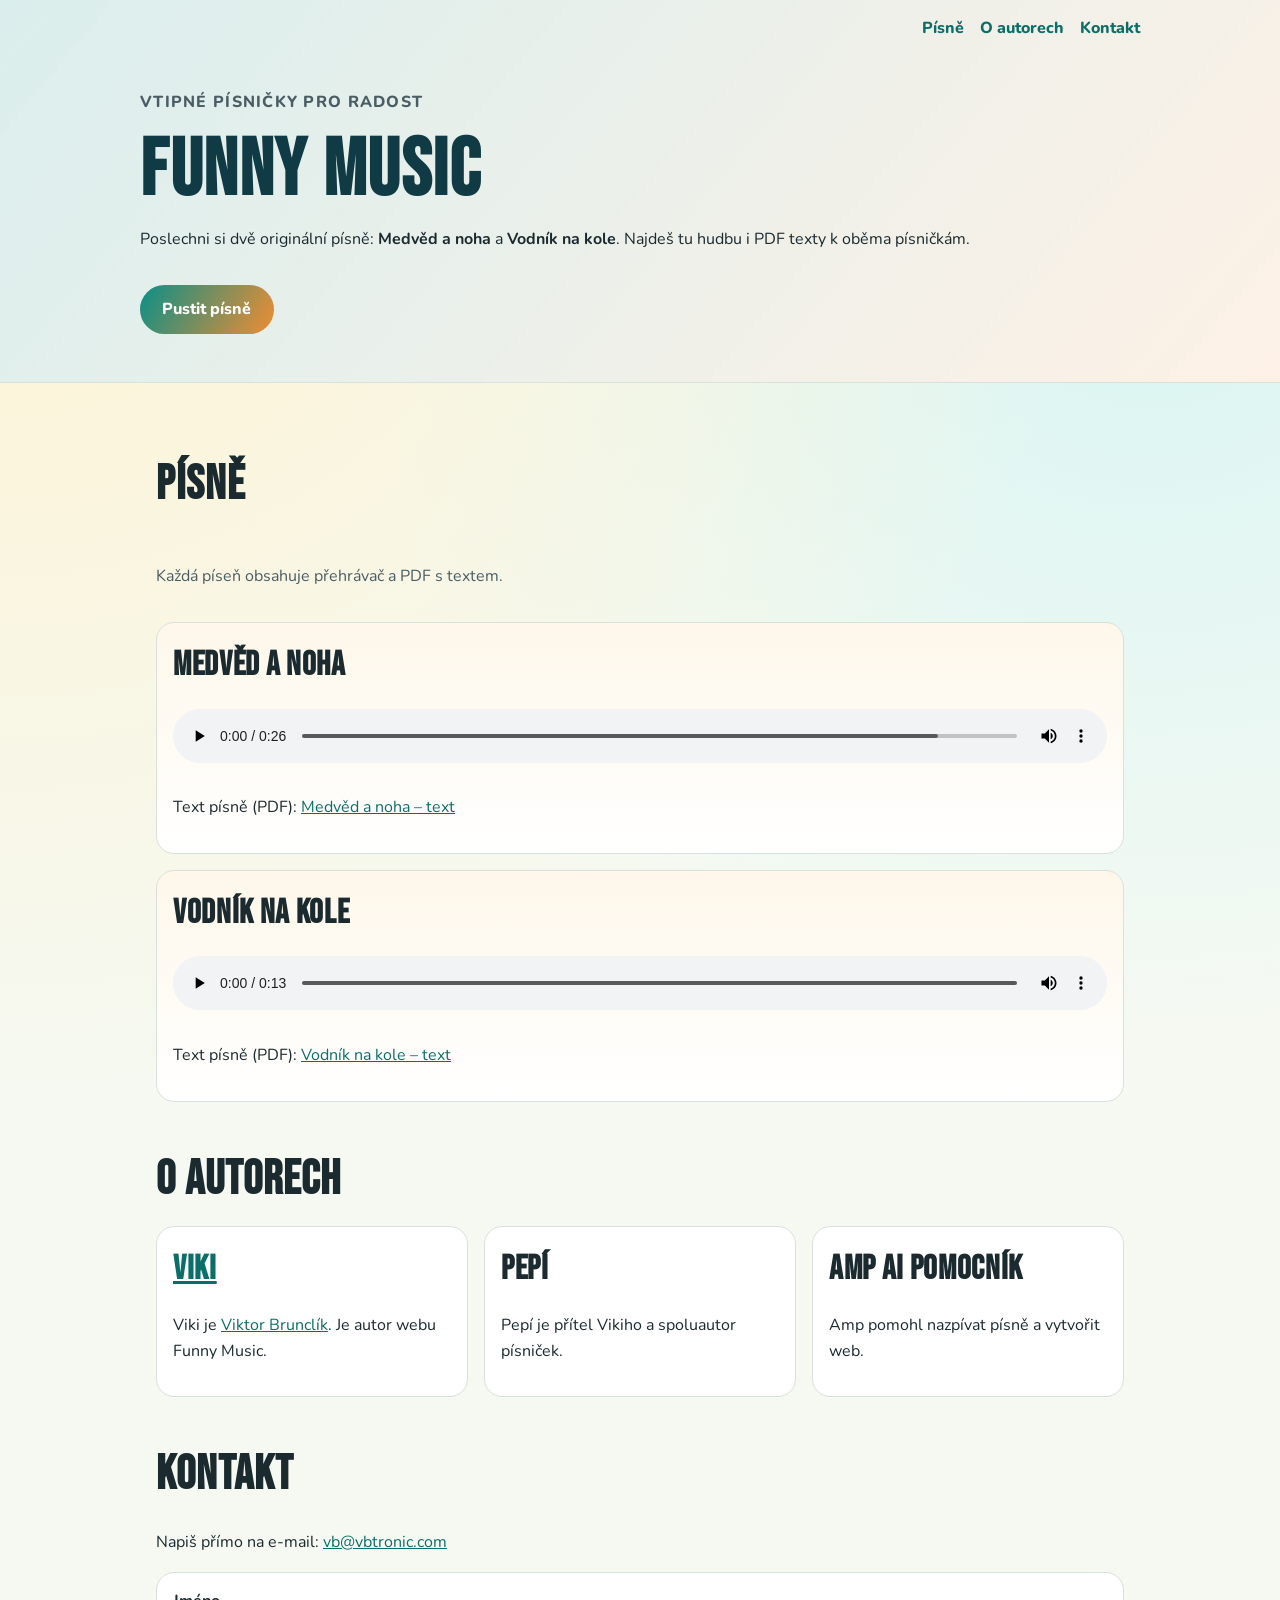
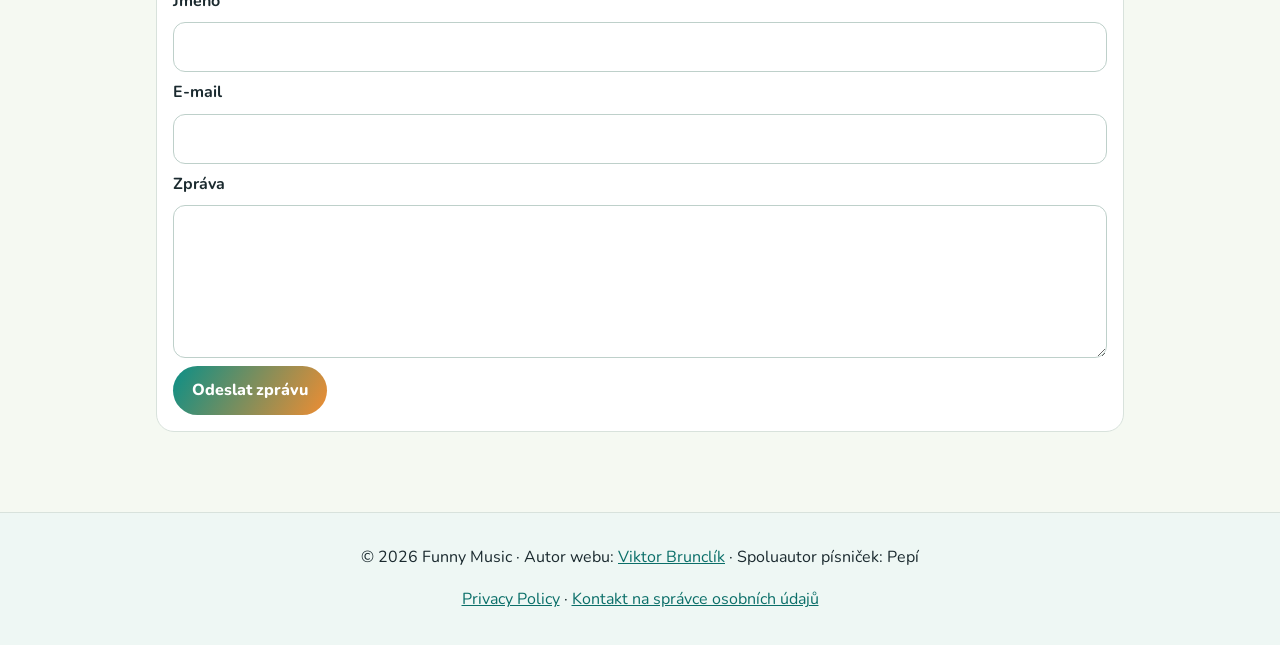
==== index.html @ d2f49400 "Create Funny Music static website with audio, PDFs, and privacy policy Amp-Thread-ID: https://ampcod" ====
<!doctype html>
<html lang="cs">
  <head>
    <meta charset="UTF-8" />
    <meta name="viewport" content="width=device-width, initial-scale=1.0" />
    <title>Funny Music</title>
    <meta
      name="description"
      content="Funny Music je web s vtipnými písničkami Medvěd a noha a Vodník na kole, včetně audio nahrávek a PDF textů."
    />
    <link rel="preconnect" href="https://fonts.googleapis.com" />
    <link rel="preconnect" href="https://fonts.gstatic.com" crossorigin />
    <link
      href="https://fonts.googleapis.com/css2?family=Bebas+Neue&family=Nunito:wght@400;600;700;800&display=swap"
      rel="stylesheet"
    />
    <link rel="stylesheet" href="styles.css" />
  </head>
  <body>
    <header class="hero" id="nahoru">
      <nav class="top-nav">
        <a href="#pisne">Písně</a>
        <a href="#autori">O autorech</a>
        <a href="#kontakt">Kontakt</a>
      </nav>

      <div class="hero-content">
        <p class="hero-kicker">Vtipné písničky pro radost</p>
        <h1>Funny Music</h1>
        <p>
          Poslechni si dvě originální písně: <strong>Medvěd a noha</strong> a
          <strong>Vodník na kole</strong>. Najdeš tu hudbu i PDF texty k oběma písničkám.
        </p>
        <a class="cta" href="#pisne">Pustit písně</a>
      </div>
    </header>

    <main>
      <section id="pisne" class="section songs">
        <h2>Písně</h2>
        <p class="section-intro">Každá píseň obsahuje přehrávač a PDF s textem.</p>

        <article class="song-card">
          <h3>Medvěd a noha</h3>
          <audio controls preload="metadata">
            <source src="assets/audio/medved-a-noha.wav" type="audio/wav" />
            Tvůj prohlížeč nepodporuje přehrávání audia.
          </audio>
          <p>
            Text písně (PDF):
            <a href="assets/pdf/medved-a-noha-text.pdf" target="_blank" rel="noopener noreferrer"
              >Medvěd a noha – text</a
            >
          </p>
        </article>

        <article class="song-card">
          <h3>Vodník na kole</h3>
          <audio controls preload="metadata">
            <source src="assets/audio/vodnik-na-kole.wav" type="audio/wav" />
            Tvůj prohlížeč nepodporuje přehrávání audia.
          </audio>
          <p>
            Text písně (PDF):
            <a href="assets/pdf/vodnik-na-kole-text.pdf" target="_blank" rel="noopener noreferrer"
              >Vodník na kole – text</a
            >
          </p>
        </article>
      </section>

      <section id="autori" class="section">
        <h2>O autorech</h2>
        <div class="authors-grid">
          <article class="author-card">
            <h3>
              <a href="https://vbtronic.com" target="_blank" rel="noopener noreferrer">Viki</a>
            </h3>
            <p>
              Viki je
              <a href="https://vbtronic.com" target="_blank" rel="noopener noreferrer"
                >Viktor Brunclík</a
              >.
              Je autor webu Funny Music.
            </p>
          </article>

          <article class="author-card">
            <h3>Pepí</h3>
            <p>Pepí je přítel Vikiho a spoluautor písniček.</p>
          </article>

          <article class="author-card">
            <h3>Amp AI pomocník</h3>
            <p>Amp pomohl nazpívat písně a vytvořit web.</p>
          </article>
        </div>
      </section>

      <section id="kontakt" class="section contact">
        <h2>Kontakt</h2>
        <p>
          Napiš přímo na e-mail:
          <a href="mailto:vb@vbtronic.com">vb@vbtronic.com</a>
        </p>

        <form action="mailto:vb@vbtronic.com" method="post" enctype="text/plain">
          <label for="jmeno">Jméno</label>
          <input id="jmeno" name="Jméno" type="text" required />

          <label for="email">E-mail</label>
          <input id="email" name="E-mail" type="email" required />

          <label for="zprava">Zpráva</label>
          <textarea id="zprava" name="Zpráva" rows="5" required></textarea>

          <button type="submit">Odeslat zprávu</button>
        </form>
      </section>
    </main>

    <footer class="site-footer">
      <p>
        © <span id="year">2026</span> Funny Music · Autor webu:
        <a href="https://vbtronic.com" target="_blank" rel="noopener noreferrer">Viktor Brunclík</a>
        · Spoluautor písniček: Pepí
      </p>
      <p>
        <a href="privacy-policy.html">Privacy Policy</a>
        ·
        <a href="mailto:vb@vbtronic.com">Kontakt na správce osobních údajů</a>
      </p>
    </footer>
  </body>
</html>
---- styles.css ----
:root {
  --bg: #f5f9f2;
  --bg-soft: #ffffff;
  --surface: #fef7ea;
  --text: #1b2a2f;
  --muted: #4a5d64;
  --brand: #0b8f87;
  --brand-strong: #0b6f69;
  --accent: #ef8d32;
  --line: #d8e2dc;
}

* {
  box-sizing: border-box;
}

html,
body {
  margin: 0;
  padding: 0;
}

body {
  font-family: "Nunito", sans-serif;
  color: var(--text);
  background:
    radial-gradient(circle at top left, #fff2cf 0%, transparent 44%),
    radial-gradient(circle at 90% 10%, #d8f5f3 0%, transparent 35%),
    var(--bg);
  line-height: 1.6;
}

a {
  color: var(--brand-strong);
}

.hero {
  padding: 1rem 1rem 3rem;
  background:
    linear-gradient(130deg, rgba(11, 143, 135, 0.15), rgba(239, 141, 50, 0.12)),
    var(--bg-soft);
  border-bottom: 1px solid var(--line);
}

.top-nav {
  max-width: 1000px;
  margin: 0 auto;
  display: flex;
  gap: 1rem;
  justify-content: flex-end;
  flex-wrap: wrap;
}

.top-nav a {
  text-decoration: none;
  font-weight: 800;
  color: var(--brand-strong);
}

.hero-content {
  max-width: 1000px;
  margin: 3rem auto 0;
}

.hero-kicker {
  letter-spacing: 0.08em;
  text-transform: uppercase;
  font-weight: 800;
  color: var(--muted);
}

h1,
h2,
h3 {
  font-family: "Bebas Neue", sans-serif;
  letter-spacing: 0.02em;
  margin: 0 0 0.5rem;
}

h1 {
  font-size: clamp(2.8rem, 7vw, 5rem);
  color: #113b44;
  line-height: 1;
}

h2 {
  font-size: clamp(2rem, 4.8vw, 3rem);
}

h3 {
  font-size: clamp(1.6rem, 3.2vw, 2.1rem);
}

.cta {
  display: inline-block;
  margin-top: 1rem;
  padding: 0.75rem 1.4rem;
  border-radius: 999px;
  text-decoration: none;
  font-weight: 800;
  color: #fff;
  background: linear-gradient(120deg, var(--brand), var(--accent));
}

main {
  max-width: 1000px;
  margin: 0 auto;
  padding: 1.5rem 1rem 2rem;
}

.section {
  margin-top: 2.5rem;
}

.section-intro {
  color: var(--muted);
}

.songs {
  display: grid;
  gap: 1rem;
}

.song-card,
.author-card,
.policy-card,
.contact form {
  background: var(--bg-soft);
  border: 1px solid var(--line);
  border-radius: 18px;
  padding: 1rem;
}

.song-card {
  background: linear-gradient(180deg, var(--surface), #ffffff);
}

audio {
  width: 100%;
  margin: 0.5rem 0;
}

.authors-grid {
  display: grid;
  grid-template-columns: repeat(auto-fit, minmax(220px, 1fr));
  gap: 1rem;
}

.contact form {
  display: grid;
  gap: 0.5rem;
}

label {
  font-weight: 700;
}

input,
textarea {
  width: 100%;
  border: 1px solid #bed0ca;
  border-radius: 12px;
  padding: 0.7rem 0.8rem;
  font: inherit;
}

button {
  width: fit-content;
  border: 0;
  border-radius: 999px;
  padding: 0.75rem 1.2rem;
  cursor: pointer;
  font: inherit;
  font-weight: 800;
  color: #fff;
  background: linear-gradient(120deg, var(--brand), var(--accent));
}

.site-footer {
  margin-top: 3rem;
  border-top: 1px solid var(--line);
  padding: 1rem;
  text-align: center;
  background: #eef7f4;
}

.policy-main {
  max-width: 1000px;
  margin: 0 auto;
  padding: 1.5rem 1rem 2rem;
}

.policy-card {
  margin-top: 1rem;
}

@media (max-width: 680px) {
  .top-nav {
    justify-content: center;
  }

  .hero-content {
    margin-top: 2rem;
  }
}
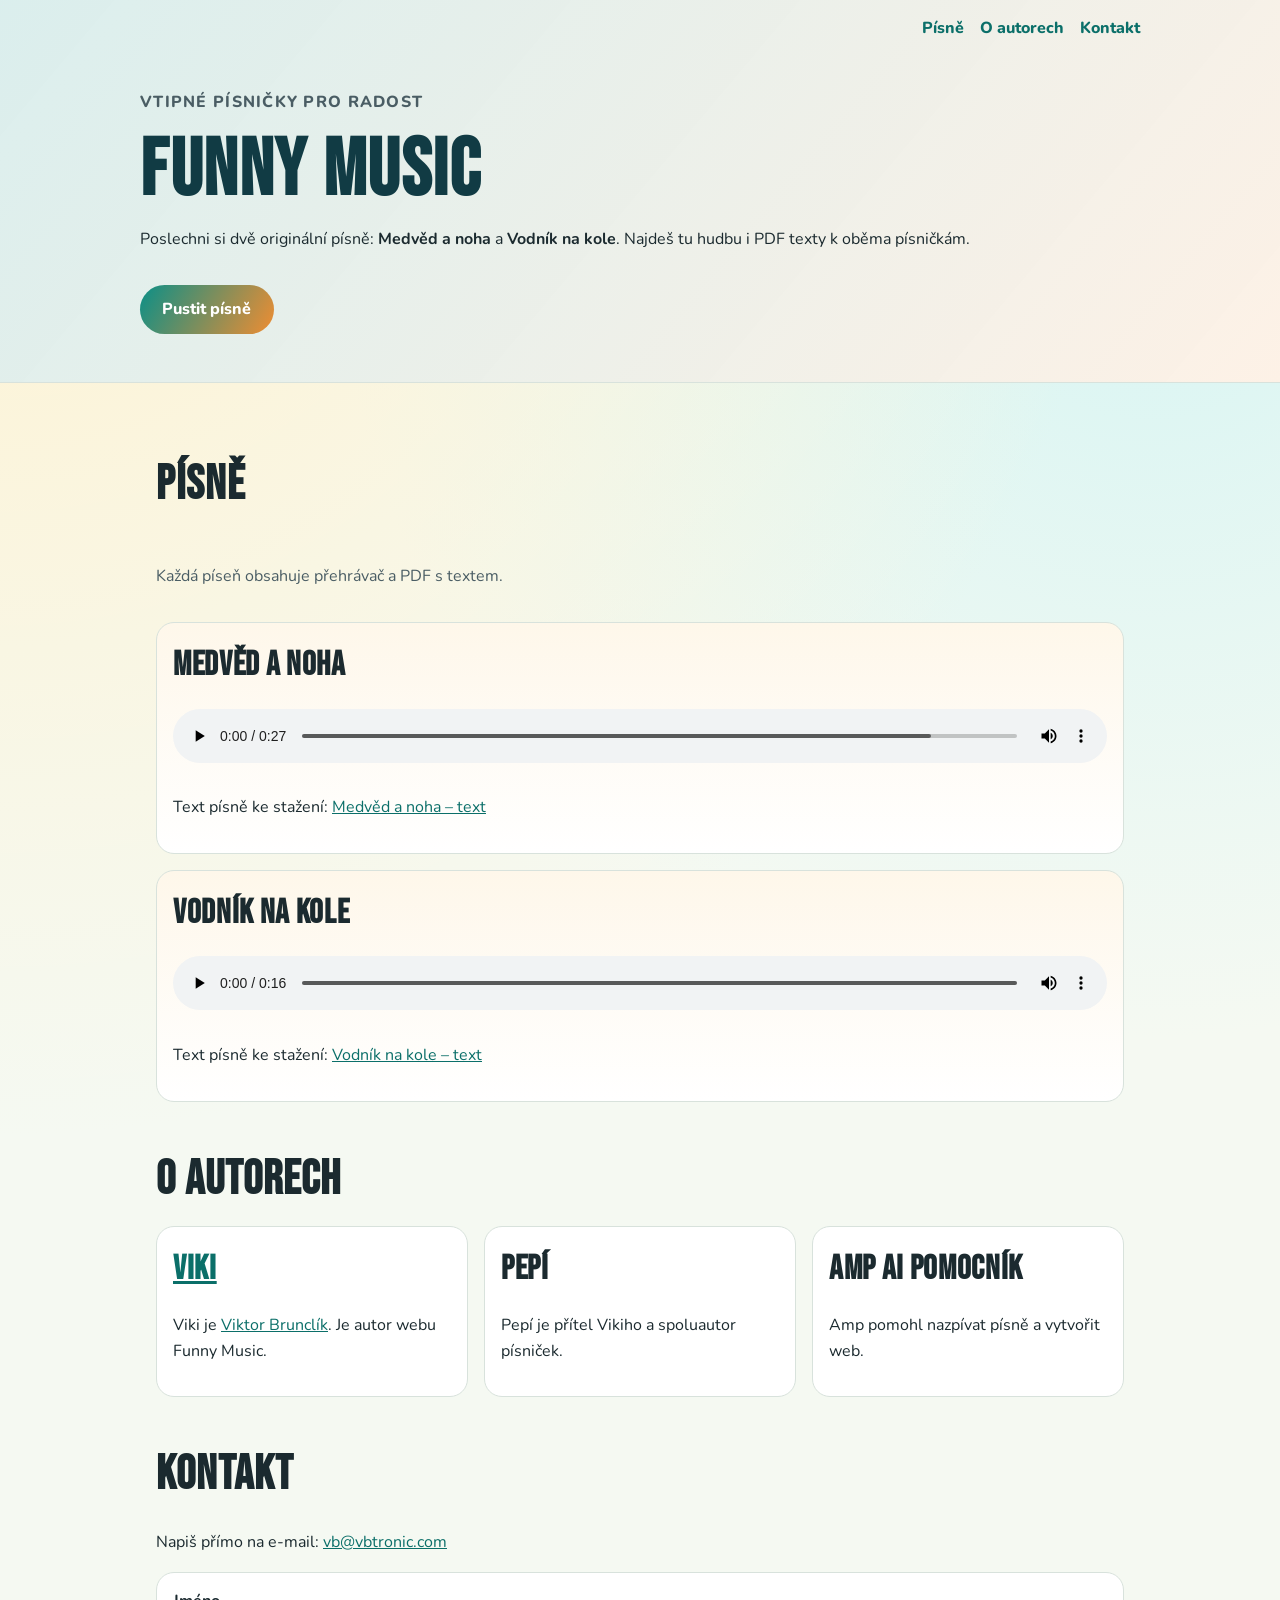
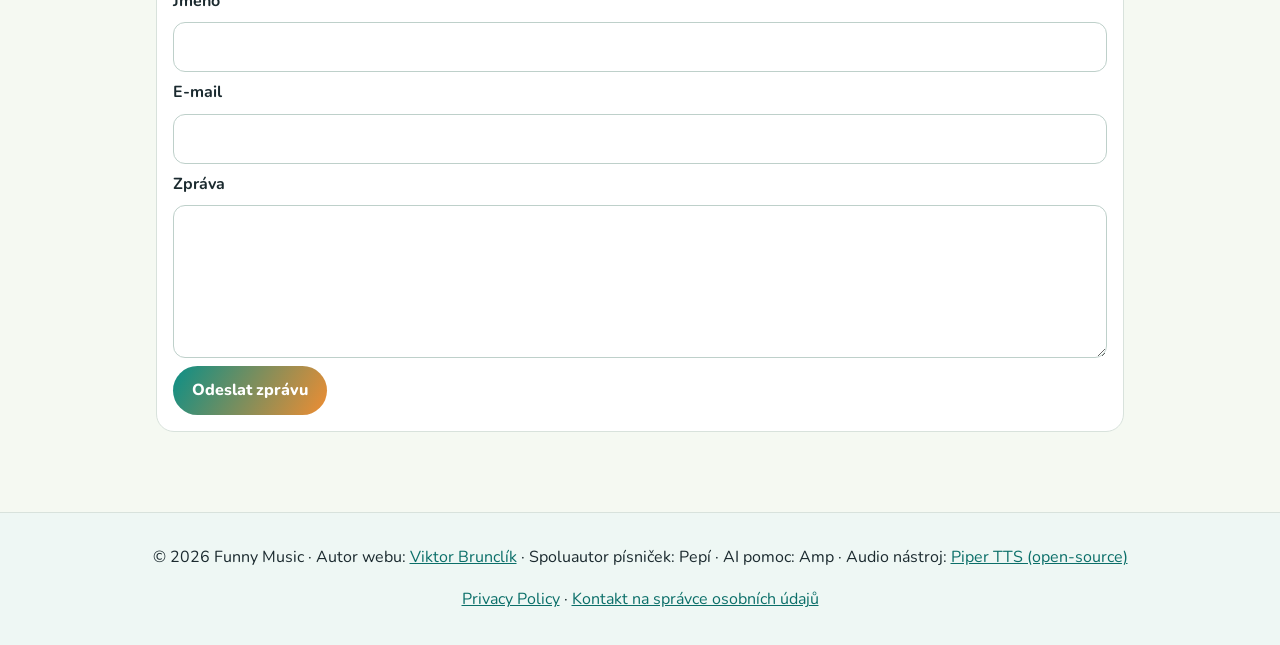
==== commit dcd83e44: "Regenerate songs with open-source Piper TTS and update footer/contact Amp-Thread-ID: https://ampcode" ====
--- a/index.html
+++ b/index.html
@@ -47,7 +47,7 @@
             Tvůj prohlížeč nepodporuje přehrávání audia.
           </audio>
           <p>
-            Text písně (PDF):
+            Text písně ke stažení:
             <a href="assets/pdf/medved-a-noha-text.pdf" target="_blank" rel="noopener noreferrer"
               >Medvěd a noha – text</a
             >
@@ -61,7 +61,7 @@
             Tvůj prohlížeč nepodporuje přehrávání audia.
           </audio>
           <p>
-            Text písně (PDF):
+            Text písně ke stažení:
             <a href="assets/pdf/vodnik-na-kole-text.pdf" target="_blank" rel="noopener noreferrer"
               >Vodník na kole – text</a
             >
@@ -104,7 +104,7 @@
           <a href="mailto:vb@vbtronic.com">vb@vbtronic.com</a>
         </p>
 
-        <form action="mailto:vb@vbtronic.com" method="post" enctype="text/plain">
+        <form id="contactForm" action="mailto:vb@vbtronic.com" method="post" enctype="text/plain">
           <label for="jmeno">Jméno</label>
           <input id="jmeno" name="Jméno" type="text" required />
 
@@ -123,7 +123,8 @@
       <p>
         © <span id="year">2026</span> Funny Music · Autor webu:
         <a href="https://vbtronic.com" target="_blank" rel="noopener noreferrer">Viktor Brunclík</a>
-        · Spoluautor písniček: Pepí
+        · Spoluautor písniček: Pepí · AI pomoc: Amp
+        · Audio nástroj: <a href="https://github.com/rhasspy/piper" target="_blank" rel="noopener noreferrer">Piper TTS (open-source)</a>
       </p>
       <p>
         <a href="privacy-policy.html">Privacy Policy</a>
@@ -131,5 +132,30 @@
         <a href="mailto:vb@vbtronic.com">Kontakt na správce osobních údajů</a>
       </p>
     </footer>
+
+    <script>
+      const year = document.getElementById("year");
+      if (year) {
+        year.textContent = String(new Date().getFullYear());
+      }
+
+      const form = document.getElementById("contactForm");
+      if (form) {
+        form.addEventListener("submit", function (event) {
+          event.preventDefault();
+
+          const name = document.getElementById("jmeno")?.value?.trim() || "";
+          const email = document.getElementById("email")?.value?.trim() || "";
+          const message = document.getElementById("zprava")?.value?.trim() || "";
+
+          const subject = encodeURIComponent("Kontakt z Funny Music");
+          const body = encodeURIComponent(
+            `Jméno: ${name}\nE-mail: ${email}\n\nZpráva:\n${message}`,
+          );
+
+          window.location.href = `mailto:vb@vbtronic.com?subject=${subject}&body=${body}`;
+        });
+      }
+    </script>
   </body>
 </html>
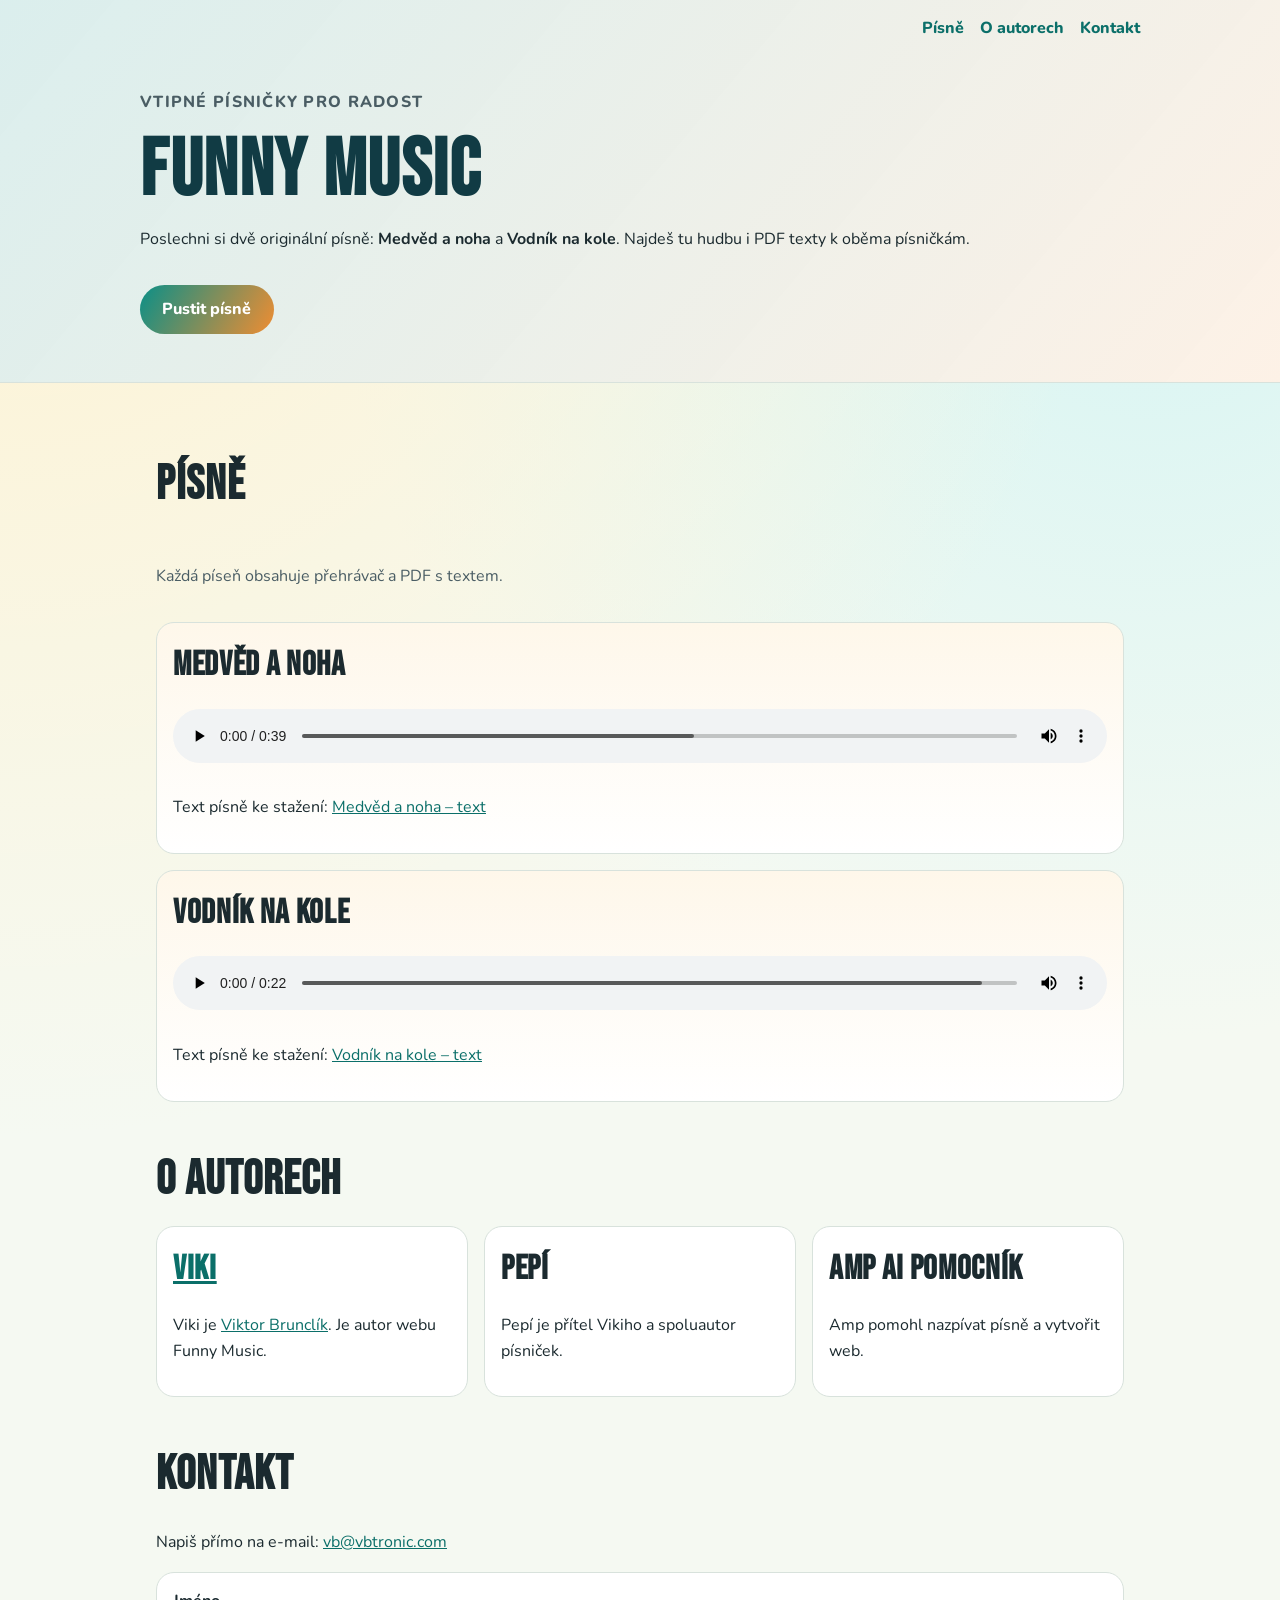
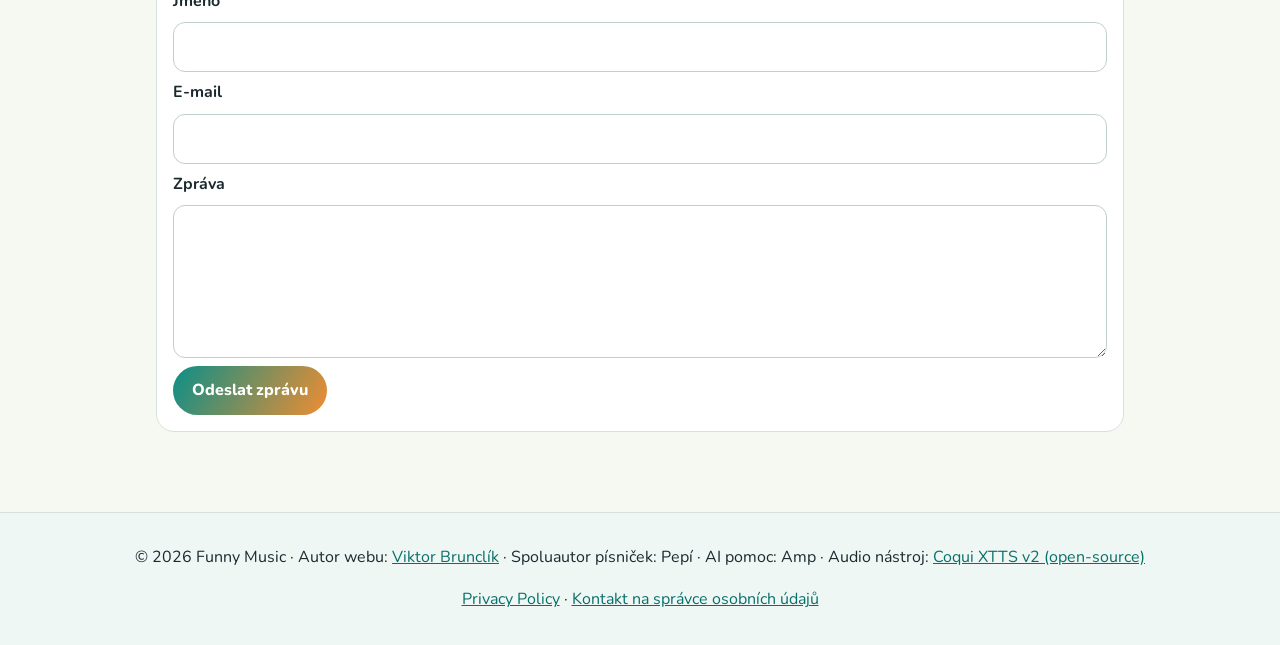
==== commit 16f1d58b: "Update footer tool attribution to Coqui XTTS v2 Amp-Thread-ID: https://ampcode.com/threads/T-019d106" ====
--- a/index.html
+++ b/index.html
@@ -124,7 +124,7 @@
         © <span id="year">2026</span> Funny Music · Autor webu:
         <a href="https://vbtronic.com" target="_blank" rel="noopener noreferrer">Viktor Brunclík</a>
         · Spoluautor písniček: Pepí · AI pomoc: Amp
-        · Audio nástroj: <a href="https://github.com/rhasspy/piper" target="_blank" rel="noopener noreferrer">Piper TTS (open-source)</a>
+        · Audio nástroj: <a href="https://github.com/coqui-ai/TTS" target="_blank" rel="noopener noreferrer">Coqui XTTS v2 (open-source)</a>
       </p>
       <p>
         <a href="privacy-policy.html">Privacy Policy</a>
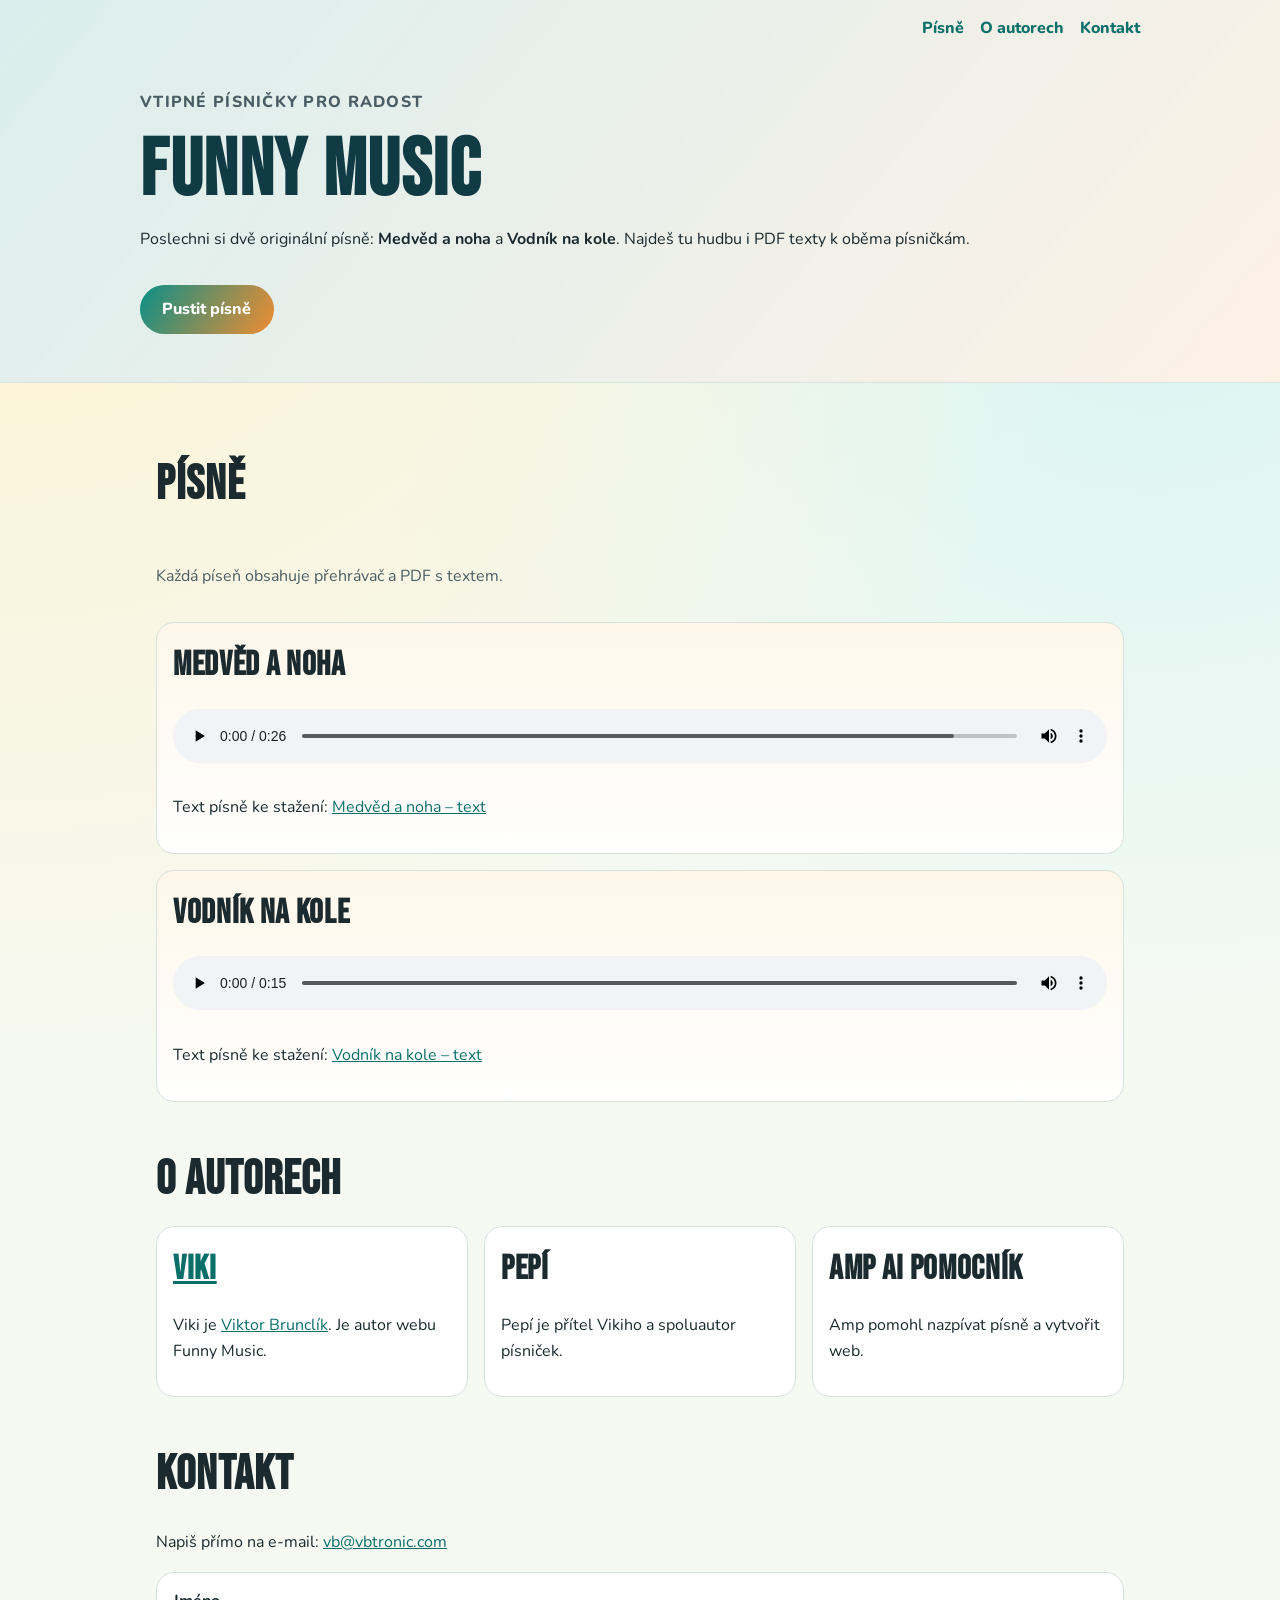
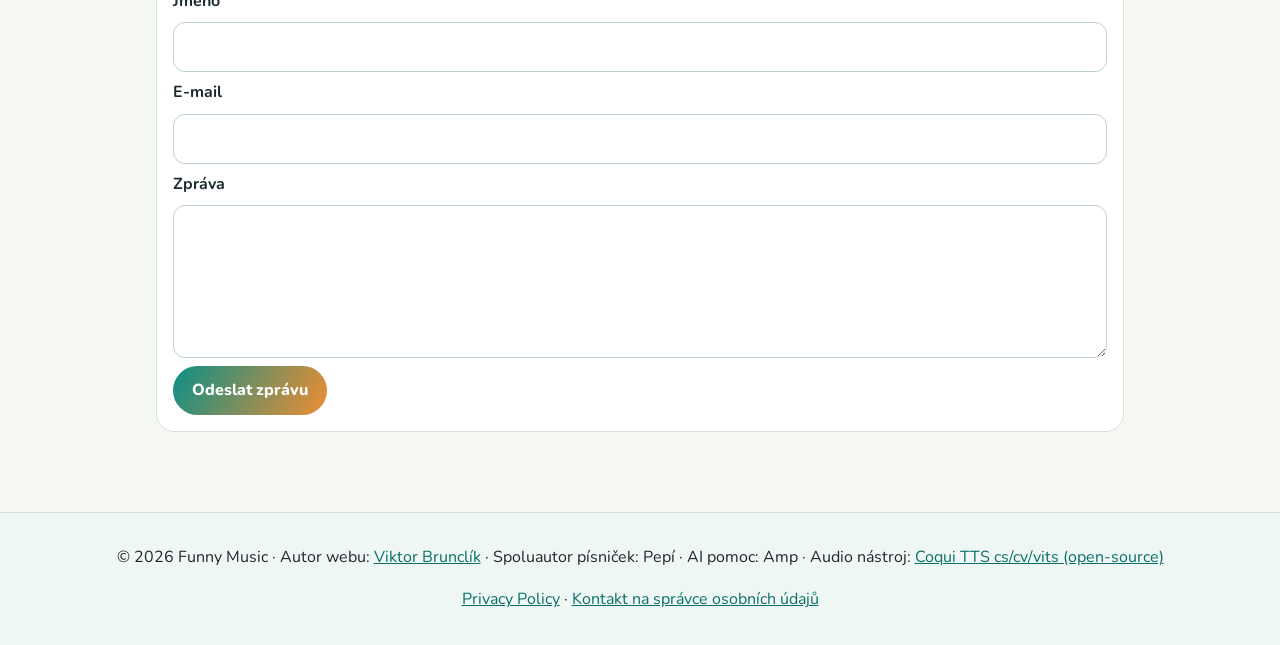
==== commit e9d8b548: "Switch song generation to Czech Coqui VITS model and update footer attribution Amp-Thread-ID: https:" ====
--- a/index.html
+++ b/index.html
@@ -124,7 +124,7 @@
         © <span id="year">2026</span> Funny Music · Autor webu:
         <a href="https://vbtronic.com" target="_blank" rel="noopener noreferrer">Viktor Brunclík</a>
         · Spoluautor písniček: Pepí · AI pomoc: Amp
-        · Audio nástroj: <a href="https://github.com/coqui-ai/TTS" target="_blank" rel="noopener noreferrer">Coqui XTTS v2 (open-source)</a>
+        · Audio nástroj: <a href="https://github.com/coqui-ai/TTS" target="_blank" rel="noopener noreferrer">Coqui TTS cs/cv/vits (open-source)</a>
       </p>
       <p>
         <a href="privacy-policy.html">Privacy Policy</a>
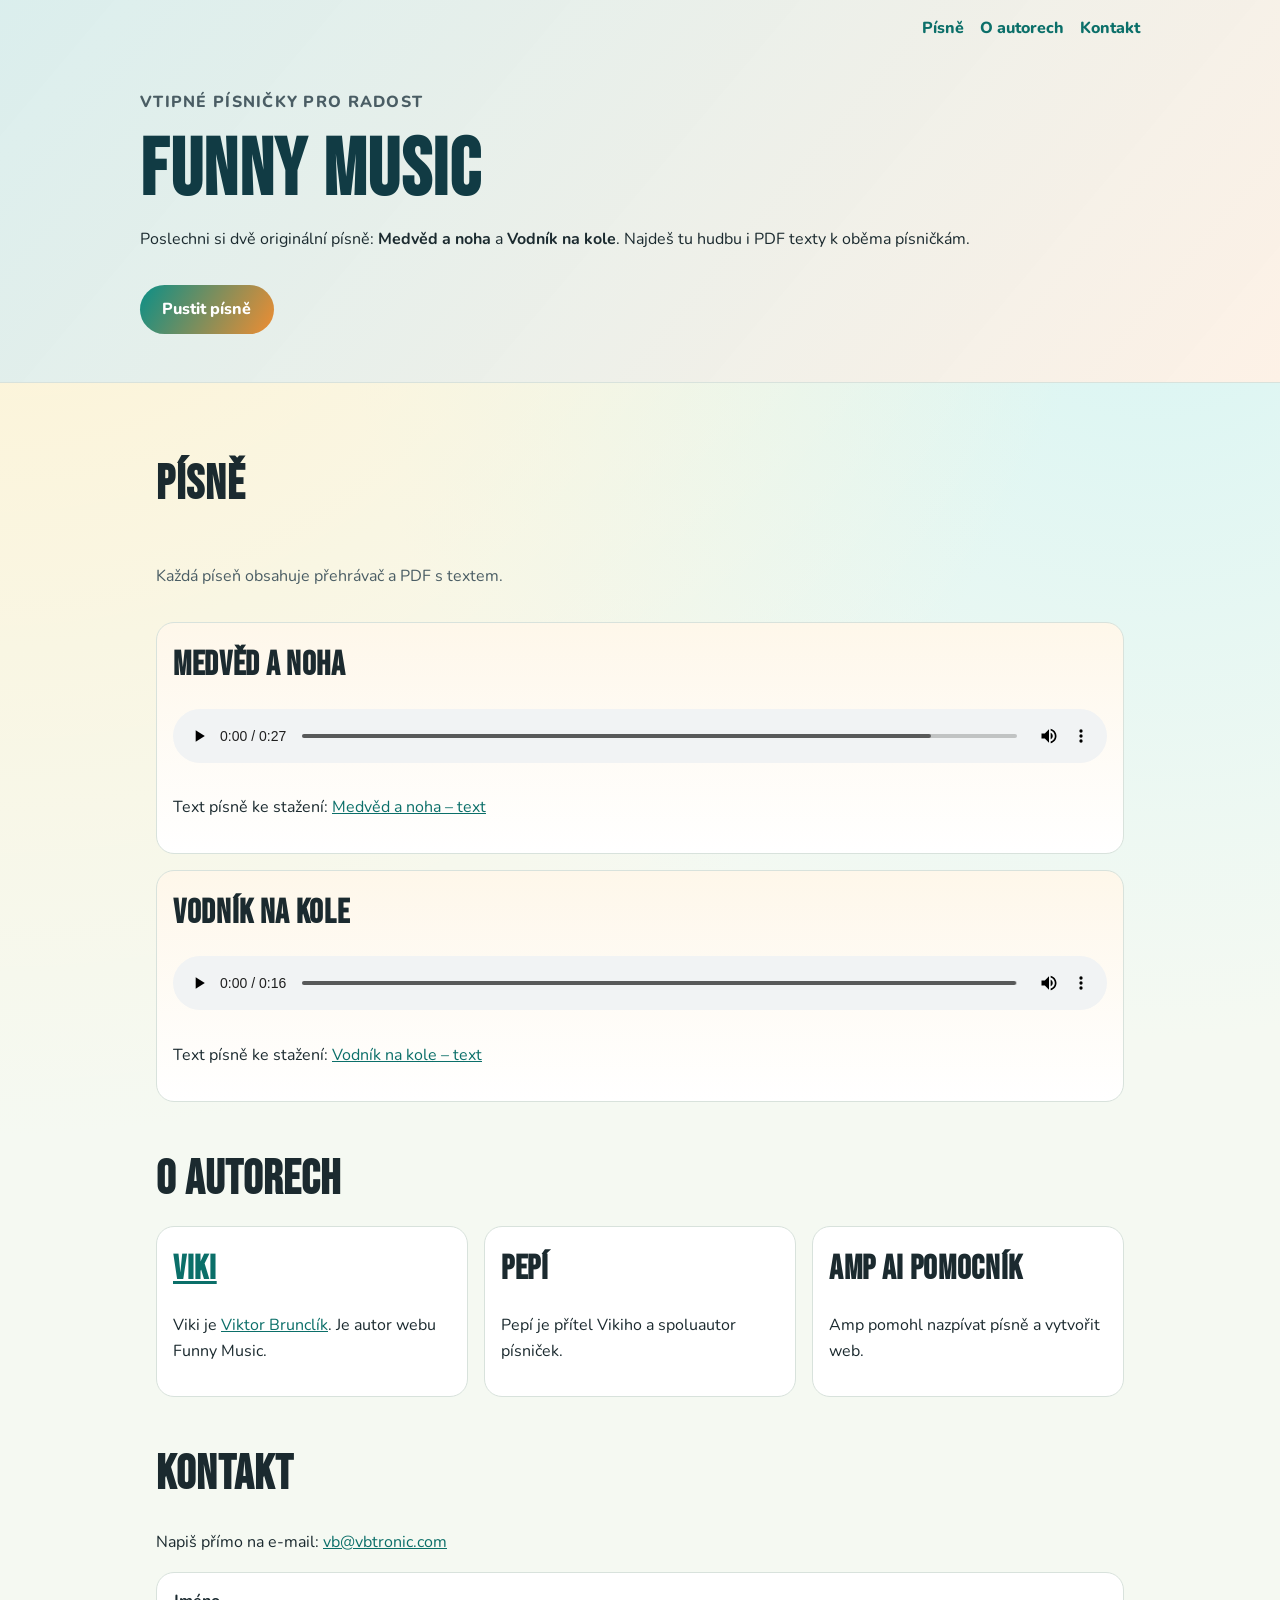
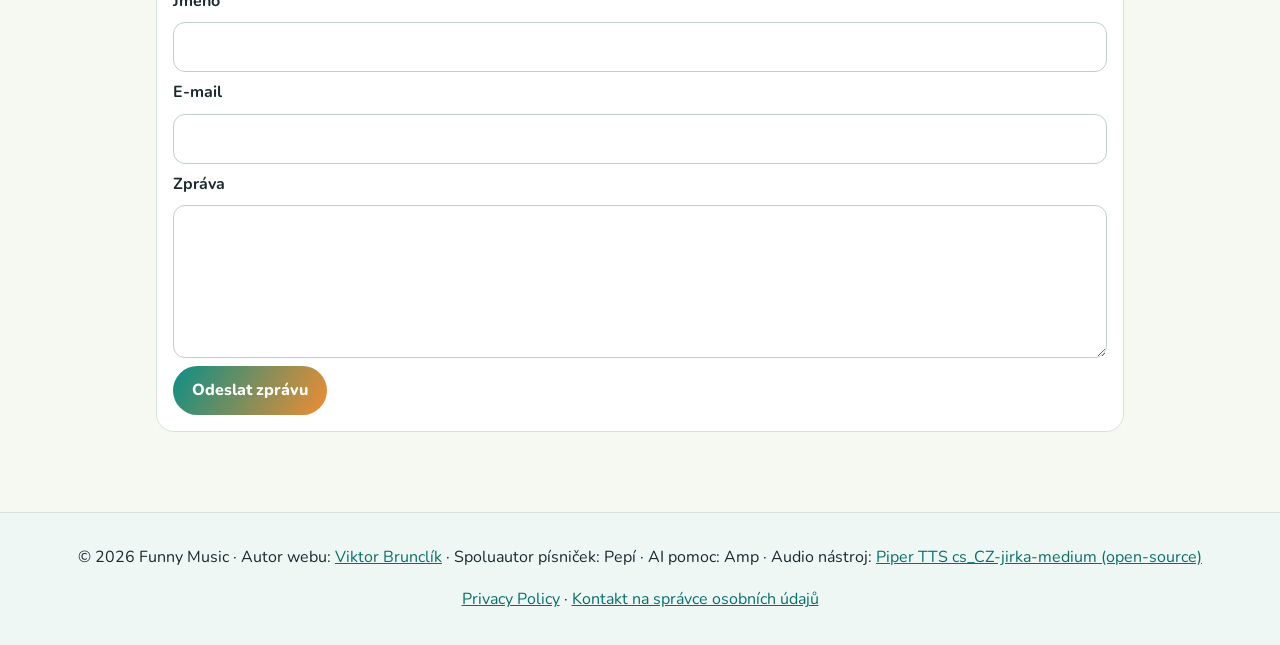
==== commit 1aa49b85: "Switch songs to Piper TTS and update tool attribution Amp-Thread-ID: https://ampcode.com/threads/T-0" ====
--- a/index.html
+++ b/index.html
@@ -124,7 +124,7 @@
         © <span id="year">2026</span> Funny Music · Autor webu:
         <a href="https://vbtronic.com" target="_blank" rel="noopener noreferrer">Viktor Brunclík</a>
         · Spoluautor písniček: Pepí · AI pomoc: Amp
-        · Audio nástroj: <a href="https://github.com/coqui-ai/TTS" target="_blank" rel="noopener noreferrer">Coqui TTS cs/cv/vits (open-source)</a>
+        · Audio nástroj: <a href="https://github.com/rhasspy/piper" target="_blank" rel="noopener noreferrer">Piper TTS cs_CZ-jirka-medium (open-source)</a>
       </p>
       <p>
         <a href="privacy-policy.html">Privacy Policy</a>
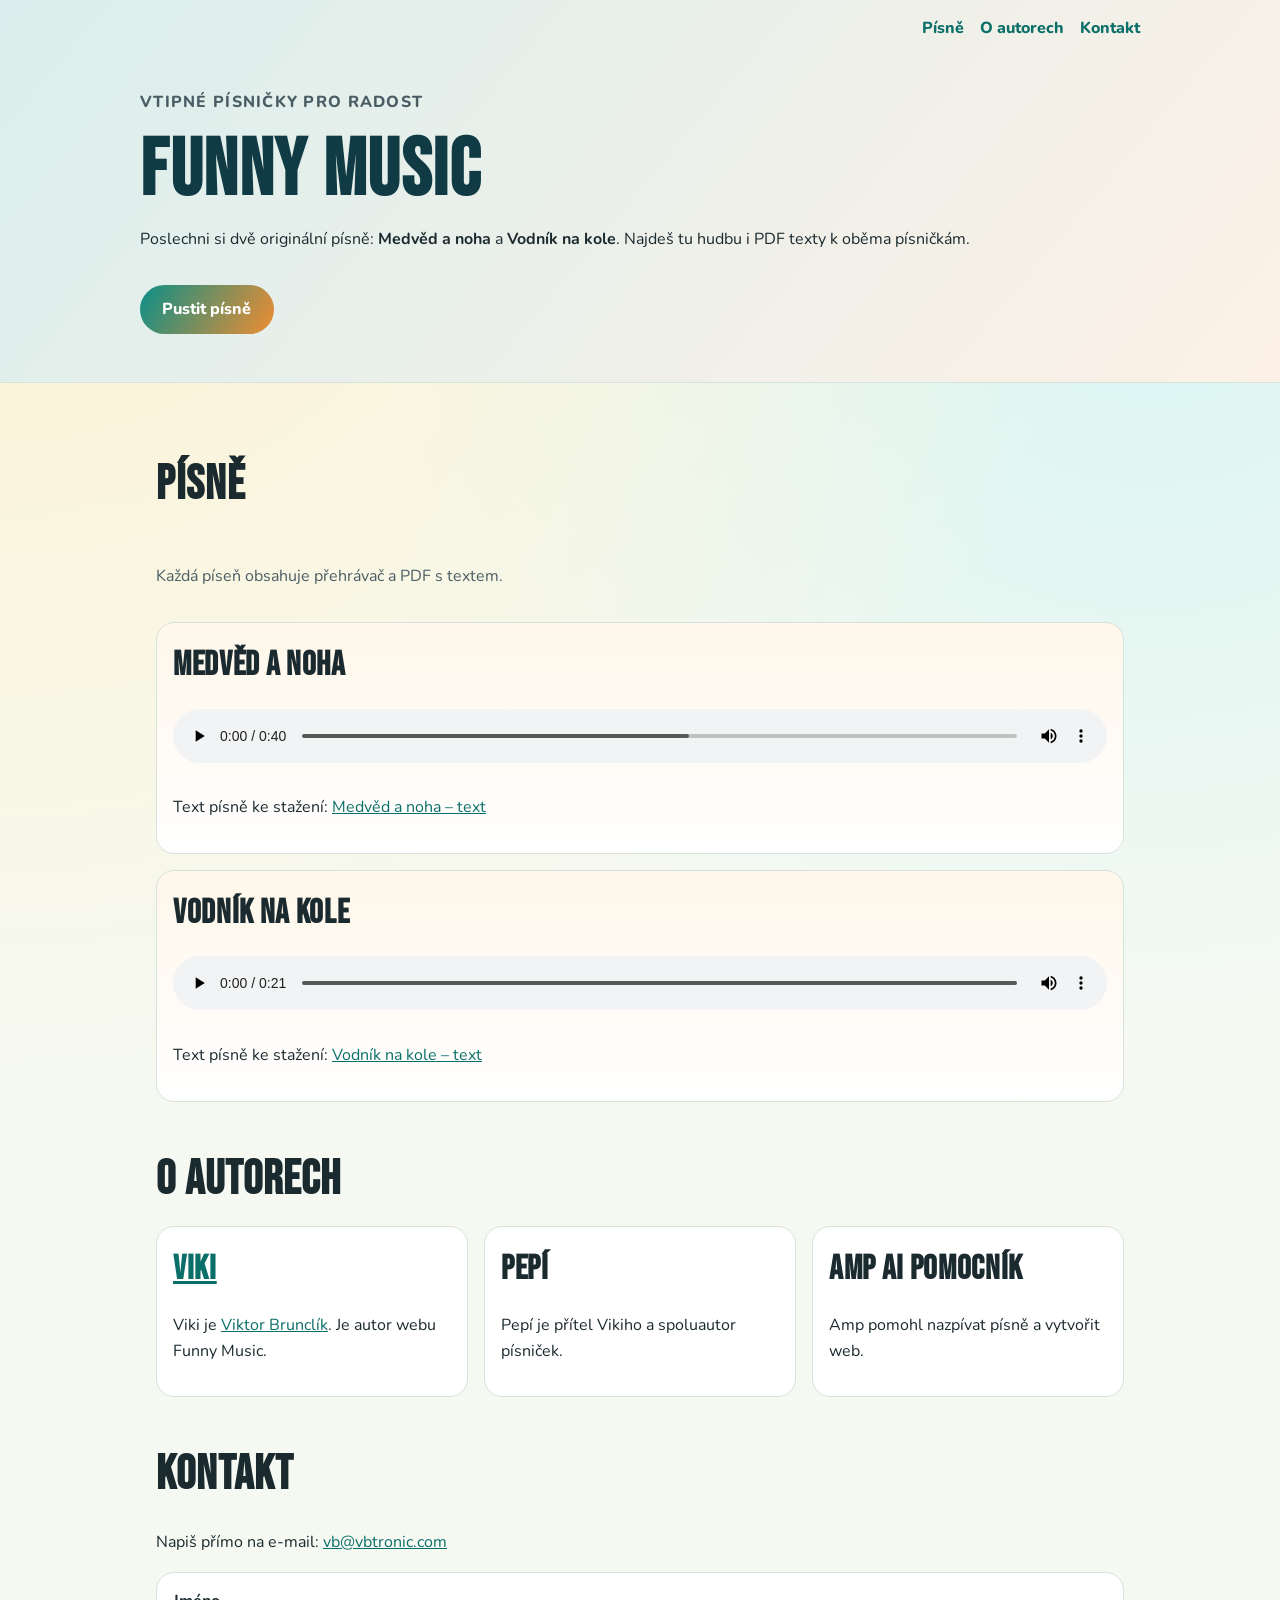
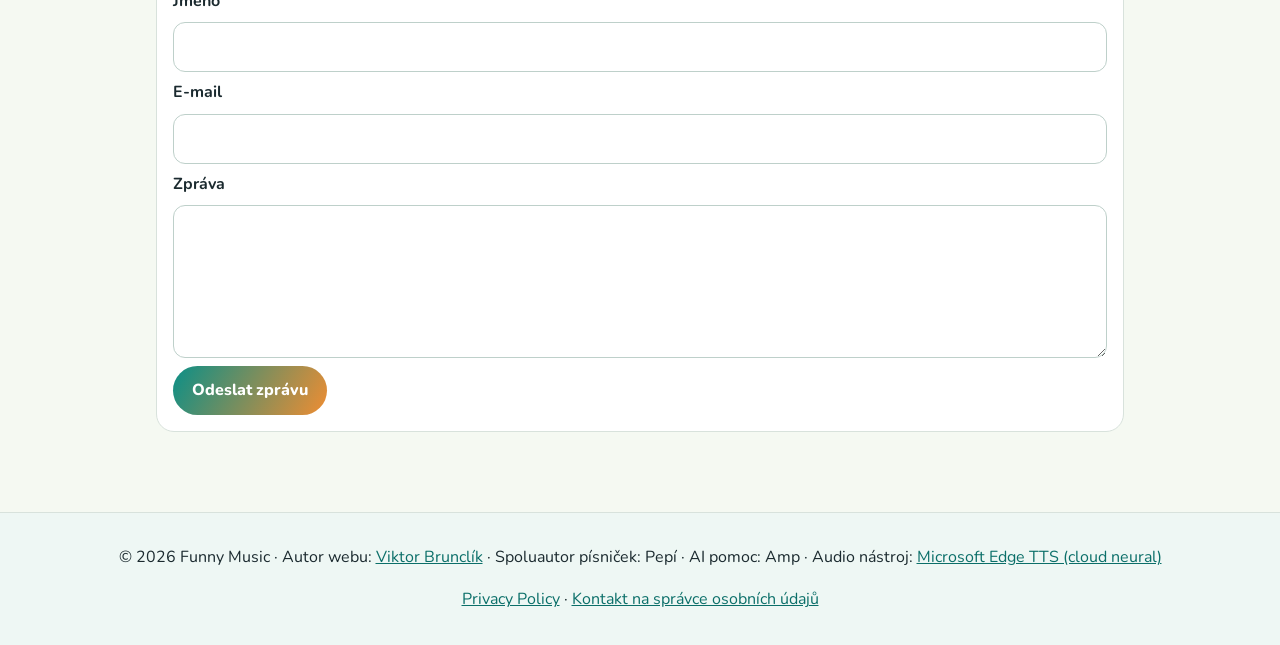
==== commit 8f06047f: "Switch songs to Edge TTS and update footer attribution Amp-Thread-ID: https://ampcode.com/threads/T-" ====
--- a/index.html
+++ b/index.html
@@ -124,7 +124,7 @@
         © <span id="year">2026</span> Funny Music · Autor webu:
         <a href="https://vbtronic.com" target="_blank" rel="noopener noreferrer">Viktor Brunclík</a>
         · Spoluautor písniček: Pepí · AI pomoc: Amp
-        · Audio nástroj: <a href="https://github.com/rhasspy/piper" target="_blank" rel="noopener noreferrer">Piper TTS cs_CZ-jirka-medium (open-source)</a>
+        · Audio nástroj: <a href="https://github.com/rany2/edge-tts" target="_blank" rel="noopener noreferrer">Microsoft Edge TTS (cloud neural)</a>
       </p>
       <p>
         <a href="privacy-policy.html">Privacy Policy</a>
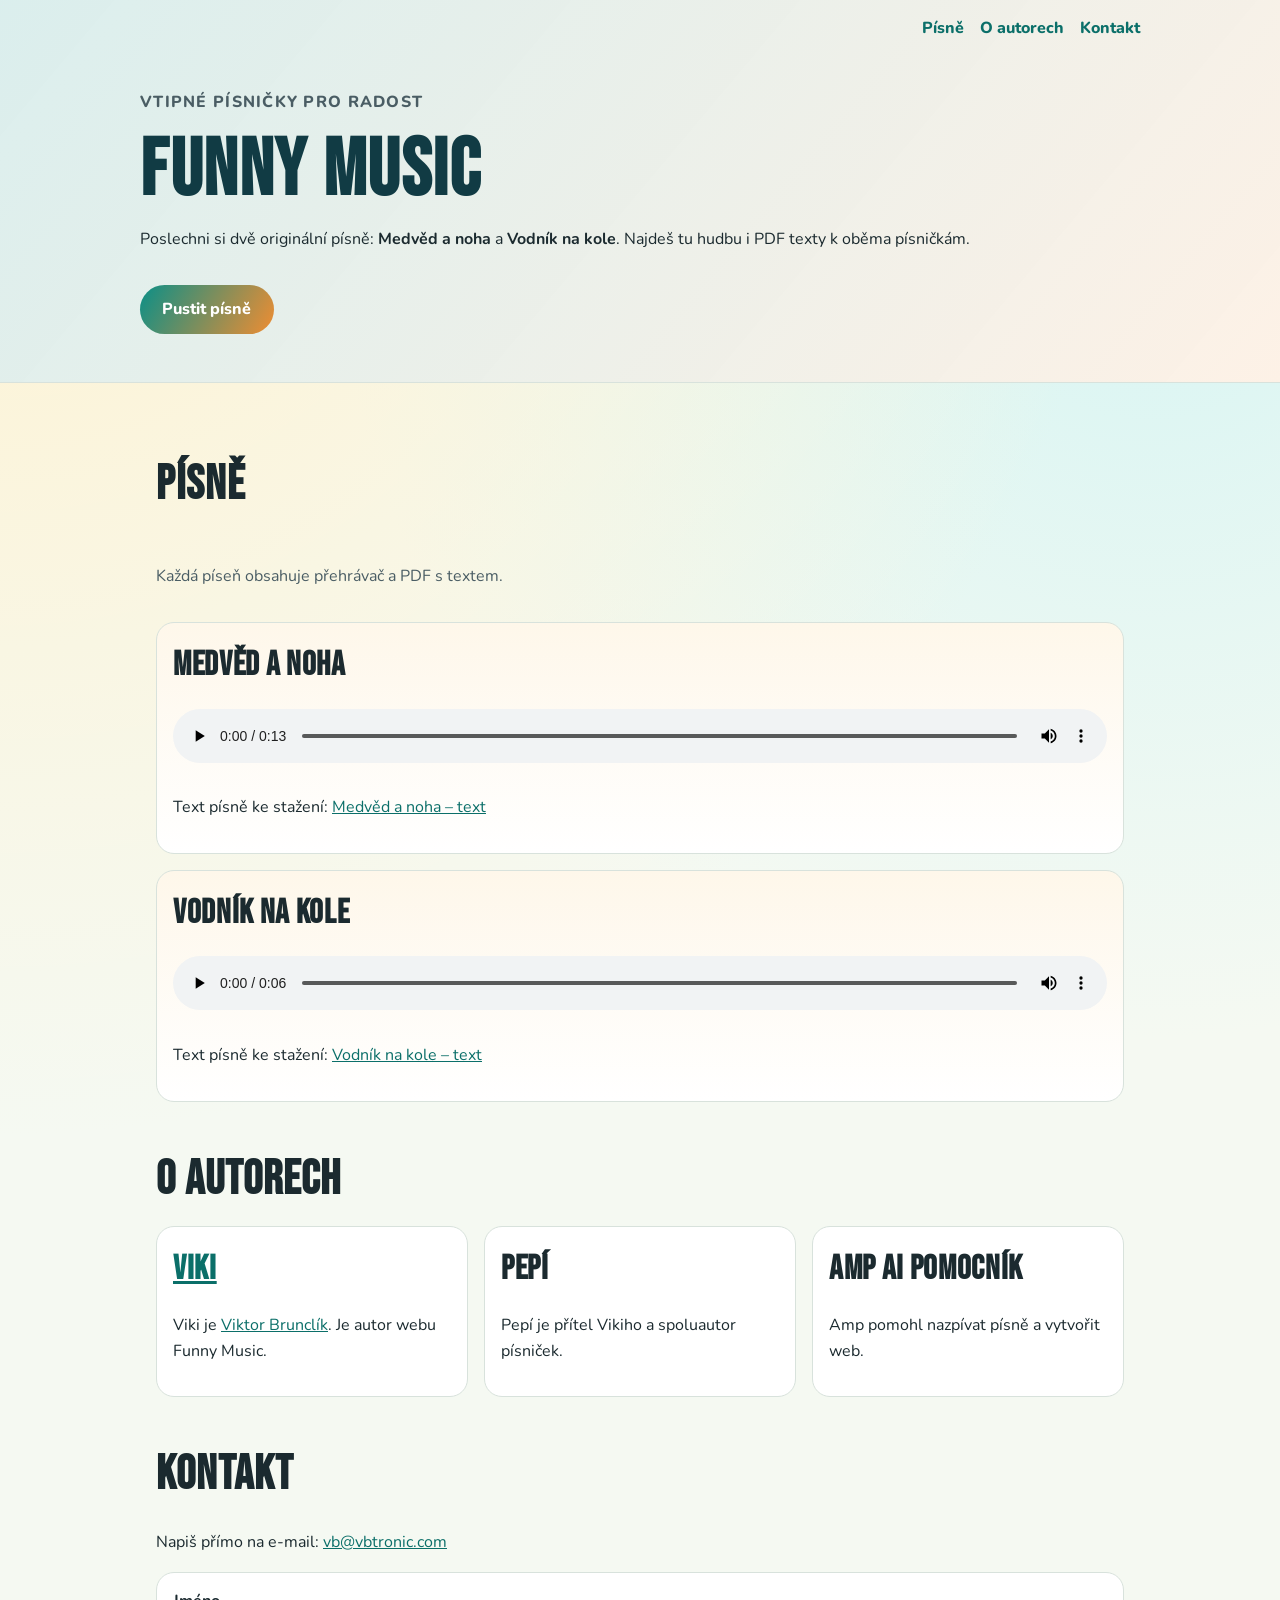
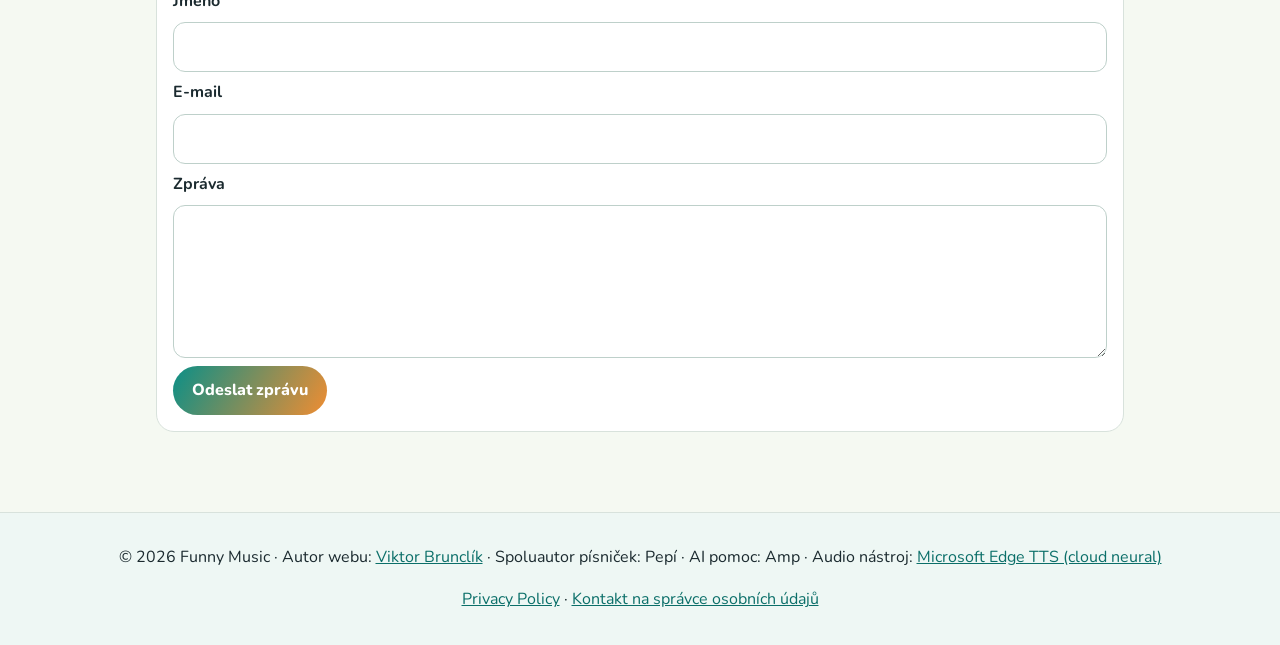
==== commit 09dc1550: "Force audio cache bust with v2 files and connected mmm Amp-Thread-ID: https://ampcode.com/threads/T-" ====
--- a/index.html
+++ b/index.html
@@ -43,7 +43,7 @@
         <article class="song-card">
           <h3>Medvěd a noha</h3>
           <audio controls preload="metadata">
-            <source src="assets/audio/medved-a-noha.wav" type="audio/wav" />
+            <source src="assets/audio/medved-a-noha-v2.wav" type="audio/wav" />
             Tvůj prohlížeč nepodporuje přehrávání audia.
           </audio>
           <p>
@@ -57,7 +57,7 @@
         <article class="song-card">
           <h3>Vodník na kole</h3>
           <audio controls preload="metadata">
-            <source src="assets/audio/vodnik-na-kole.wav" type="audio/wav" />
+            <source src="assets/audio/vodnik-na-kole-v2.wav" type="audio/wav" />
             Tvůj prohlížeč nepodporuje přehrávání audia.
           </audio>
           <p>
